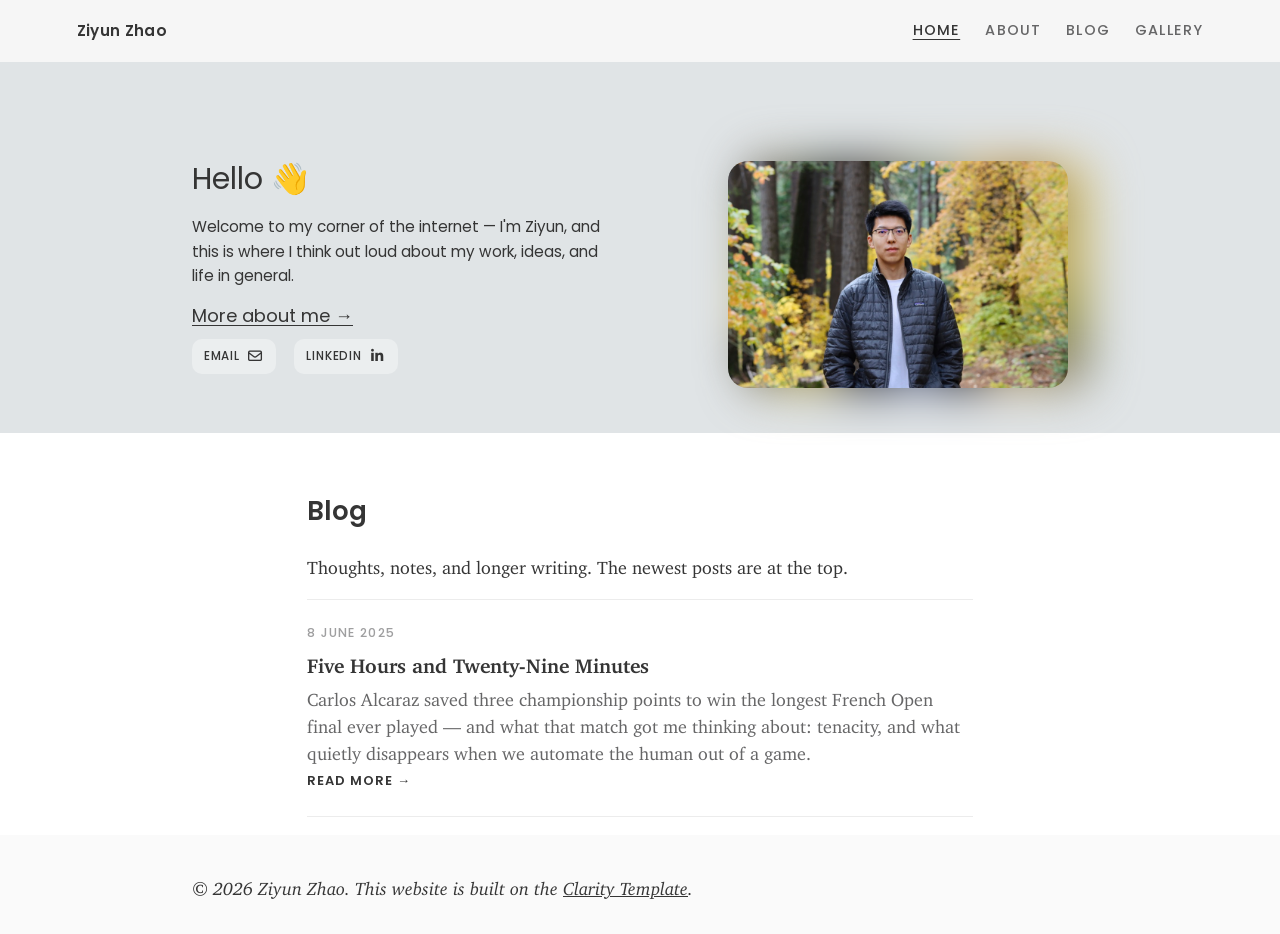
==== index.html @ bc92cb8e "Add first blog post: Five Hours and Twenty-Nine Minutes - New post on the 2025 Roland Garros final (" ====
<!DOCTYPE html>
<html lang="en">
<head>
    <meta charset="UTF-8">
    <meta http-equiv="X-UA-Compatible" content="IE=edge">
    <meta name="viewport" content="width=device-width, initial-scale=1.0">
    <title>Ziyun Zhao</title>
    <meta name="description" content="Personal website and blog of Ziyun Zhao.">
    <meta name="referrer" content="no-referrer-when-downgrade">
    <meta name="robots" content="all">
    <meta content="en_EN" property="og:locale">
    <meta content="website" property="og:type">
    <meta content="Ziyun Zhao" property="og:title">
    <meta content="Personal website and blog of Ziyun Zhao." property="og:description">

    <link rel="stylesheet" type="text/css" media="all" href="assets/stylesheets/main_free.css" />
    <link rel="stylesheet" type="text/css" media="all" href="clarity/clarity.css" />
    <link rel="stylesheet" type="text/css" media="all" href="assets/stylesheets/custom.css" />
    <link href="assets/fontawesome-free-7.2.0-web/css/all.min.css" rel="stylesheet">
</head>

<body>
    <!-- ============================= Top navigation ============================= -->
    <nav class="site-nav">
        <a class="brand" href="index.html">Ziyun Zhao</a>
        <div class="nav-links">
            <a href="index.html" class="active">Home</a>
            <a href="about.html">About</a>
            <a href="#blog">Blog</a>
            <a href="gallery.html">Gallery</a>
        </div>
    </nav>

    <!-- ============================= Hero / Intro ============================= -->
    <div class="container blog" id="first-content" style="background-color: #E0E4E6;">
        <div class="blog-title">
            <div class="blog-intro">
                <div>
                    <h1 class="title">Hello <span class="wave">👋</span></h1>
                    <p class="abstract">
                        Welcome to my corner of the internet — I'm Ziyun, and this is where I think
                        out loud about my work, ideas, and life in general.
                    </p>
                    <p class="author" style="font-style: normal;">
                        <a href="about.html" style="text-decoration: underline; text-underline-offset: 3px;">More about me →</a>
                    </p>

                    <div class="info">
                        <div>
                            <a href="https://mail.google.com/mail/?view=cm&amp;fs=1&amp;to=ziyun.dev@gmail.com" target="_blank" rel="noopener noreferrer" class="button icon" style="background-color: rgba(255, 255, 255, 0.35)">Email <i class="fa-regular fa-envelope"></i></a> &nbsp;&nbsp;
                            <a href="https://www.linkedin.com/in/ziyunzhao" target="_blank" rel="noopener noreferrer" class="button icon" style="background-color: rgba(255, 255, 255, 0.35)">LinkedIn <i class="fa-brands fa-linkedin-in"></i></a>
                        </div>
                    </div>
                </div>
            </div>

            <div class="blog-cover">
                <img class="foreground profile" src="assets/figures/profile.jpg" alt="Ziyun Zhao">
                <img class="background profile" src="assets/figures/profile.jpg" alt="">
            </div>
        </div>
    </div>

    <!-- ============================= Blog list ============================= -->
    <div class="container blog main first" id="blog">
        <h1>Blog</h1>
        <p class="text">
            Thoughts, notes, and longer writing. The newest posts are at the top.
        </p>

        <div class="post-list">
            <!--
              To add a new post:
              1. Copy blog/post-template.html to blog/your-post-name.html and write it.
              2. Duplicate one <a class="post-card"> block below, newest at the TOP,
                 and update the href, date, title, and summary.
            -->
            <a class="post-card" href="blog/five-hours-and-twenty-nine-minutes.html">
                <span class="post-date">8 June 2025</span>
                <h2 class="post-title">Five Hours and Twenty-Nine Minutes</h2>
                <p class="post-summary">
                    Carlos Alcaraz saved three championship points to win the longest French Open
                    final ever played — and what that match got me thinking about: tenacity, and what
                    quietly disappears when we automate the human out of a game.
                </p>
                <span class="read-more">Read more →</span>
            </a>
        </div>
    </div>

    <!-- ============================= Footer ============================= -->
    <footer>
        <div class="container">
            <p>
                © 2026 Ziyun Zhao. This website is built on the
                <a href="https://shikun.io/projects/clarity">Clarity Template</a>.
            </p>
        </div>
    </footer>
</body>
</html>
---- assets/stylesheets/main_free.css ----
@import url("https://fonts.googleapis.com/css2?family=Fira+Code:wght@400;500;600;700&display=swap");
@import url("https://fonts.googleapis.com/css2?family=Poppins:ital,wght@0,100;0,200;0,300;0,400;0,500;0,600;0,700;0,800;0,900;1,100;1,200;1,300;1,400;1,500;1,600;1,700;1,800;1,900&display=swap");
@font-face {
  font-family: "Charter";
  font-style: normal;
  font-weight: normal;
  src: url("../fonts/Charter/charter_regular.woff2") format("woff2");
}
@font-face {
  font-family: "Charter";
  font-style: italic;
  font-weight: normal;
  src: url("../fonts/Charter/charter_italic.woff2") format("woff2");
}
@font-face {
  font-family: "Charter";
  font-style: normal;
  font-weight: bold;
  src: url("../fonts/Charter/charter_bold.woff2") format("woff2");
}
@font-face {
  font-family: "Charter";
  font-style: italic;
  font-weight: bold;
  src: url("../fonts/Charter/charter_bold_italic.woff2") format("woff2");
}
a, abbr, acronym, address, applet, article, aside, audio, b, big, blockquote, body, canvas, caption, center, cite, code, dd, del, details, dfn, div, dl, dt, em, fieldset, figcaption, figure, footer, form, h1, h2, h3, h4, h5, h6, header, hgroup, html, i, iframe, img, ins, kbd, label, legend, li, mark, menu, nav, object, ol, p, pre, q, s, samp, section, small, span, strike, strong, sub, summary, sup, table, tbody, td, tfoot, th, thead, time, tr, tt, u, ul, var, video {
  margin: 0;
  padding: 0;
  border: 0;
  outline: 0;
  font: inherit;
  vertical-align: baseline;
}

article, aside, details, figcaption, figure, footer, header, hgroup, menu, nav, section {
  display: block;
}

body {
  background-color: white;
  display: flex;
  flex-direction: column;
  min-height: 100vh;
}

h1, h2, h3, h4, h5, h6, p, a, code, pre, ol, ul, li {
  color: #353535;
  line-height: 1.6;
  font-weight: 300;
  font-size: 18px;
  font-family: "Poppins", serif;
}

a {
  text-underline-offset: 1px;
  color: inherit;
  font-family: inherit;
  font-size: inherit;
  font-weight: inherit;
}
a:hover {
  color: inherit;
}

b {
  font-weight: 600;
}

em {
  font-style: italic;
}

sub {
  font-weight: inherit;
  font-size: 0.65em;
  position: relative;
  top: 0.3em;
}

sup {
  font-weight: inherit;
  font-size: 0.65em;
  position: relative;
  top: -0.5em;
}

hr {
  border: 0;
  height: 0;
  border-top: 1px solid rgb(0, 0, 0);
  border-bottom: 1px solid rgba(255, 255, 255, 0.1);
}
hr.hard {
  border-top: 1px solid rgba(0, 0, 0, 0.5);
}
hr.soft {
  border-top: 1px solid rgba(0, 0, 0, 0.1);
}

img {
  width: 100%;
  margin: 0 auto;
  display: block;
}

video {
  width: 100%;
  margin: 0 auto;
  display: block;
}

svg {
  width: 100%;
}

.container {
  padding-right: calc(6vw - (100vw - 100%));
  padding-left: 6vw;
  flex: 1;
}

::-moz-selection {
  color: white;
  background: #353535;
}

::selection {
  color: white;
  background: #353535;
}

@media screen and (max-width: 769px) {
  a, p, td, th, tr, code, pre, ol, ul, li, div {
    font-size: 15px;
  }
  h1 {
    font-size: 24px;
    line-height: 1.2;
    padding: 1.5vh 0;
    font-weight: 700;
  }
  h1.title {
    font-weight: 500;
    font-size: 26px;
  }
  h2 {
    line-height: 1.2;
    padding: 1.5vh 0;
    font-weight: 700;
    font-size: 18px;
  }
  h3 {
    font-weight: 700;
    line-height: 1.2;
    padding: 1.5vh 0;
    font-size: 17px;
  }
}
@media screen and (min-width: 769px) {
  .container {
    padding-right: calc(8.5vw - (100vw - 100%));
    padding-left: 8.5vw;
  }
  a, p, td, th, tr, code, pre, ol, ul, li, div {
    font-size: 16px;
  }
  h1 {
    font-size: 24px;
    line-height: 1.2;
    padding: 2vh 0;
    font-weight: 700;
  }
  h1.title {
    padding: 0 0 1vh;
    font-weight: 500;
    font-size: 26px;
  }
  h2 {
    line-height: 1.2;
    padding: 2vh 0;
    font-weight: 700;
    font-size: 18px;
  }
  h3 {
    font-weight: 700;
    line-height: 1.2;
    padding: 2vh 0;
    font-size: 17px;
  }
}
@media screen and (min-width: 992px) {
  .container {
    padding-right: calc(12vw - (100vw - 100%));
    padding-left: 12vw;
  }
  a, p, td, th, tr, code, pre, ol, ul, li, div {
    font-size: 16px;
  }
  h1 {
    font-size: 24px;
    line-height: 1.2;
    padding: 1vh 0;
    font-weight: 700;
  }
  h1.title {
    padding: 0 0 1vh;
    font-weight: 500;
    font-size: 26px;
  }
  h2 {
    line-height: 1.2;
    padding: 1vh 0;
    font-weight: 700;
    font-size: 18px;
  }
  h3 {
    font-weight: 700;
    line-height: 1.2;
    padding: 1vh 0;
    font-size: 17px;
  }
}
@media screen and (min-width: 1200px) {
  .container {
    padding-right: calc(15vw - (100vw - 100%));
    padding-left: 15vw;
  }
  a, p, td, th, tr, code, pre, ol, ul, li, div {
    font-size: 17px;
  }
  h1 {
    font-size: 30px;
    line-height: 1.2;
    padding: 1vh 0;
    font-weight: 700;
  }
  h1.title {
    padding: 0 0 1vh;
    font-weight: 500;
    font-size: 30px;
  }
  h2 {
    line-height: 1.2;
    padding: 1vh 0;
    font-weight: 700;
    font-size: 24px;
  }
  h3 {
    font-weight: 700;
    line-height: 1.2;
    padding: 1vh 0;
    font-size: 18px;
  }
}
@media screen and (min-width: 1600px) {
  .container {
    padding-right: calc(18vw - (100vw - 100%));
    padding-left: 18vw;
  }
  a, p, td, th, tr, code, pre, ol, ul, li, div {
    font-size: 18px;
  }
  h1 {
    font-size: 30px;
    line-height: 1.2;
    padding: 1.75vh 0;
    font-weight: 700;
  }
  h1.title {
    padding: 0 0 1vh;
    font-weight: 500;
    font-size: 36px;
  }
  h2 {
    line-height: 1.2;
    padding: 1.5vh 0;
    font-weight: 700;
    font-size: 24px;
  }
  h3 {
    font-weight: 700;
    line-height: 1.2;
    padding: 1.5vh 0;
    font-size: 18px;
  }
}
@media screen and (min-width: 2000px) {
  .container {
    padding-right: calc(22vw - (100vw - 100%));
    padding-left: 22vw;
  }
  a, p, td, th, tr, code, pre, ol, ul, li, div {
    font-size: 18px;
  }
  h1 {
    font-size: 30px;
    line-height: 1.2;
    padding: 1.75vh 0;
    font-weight: 700;
  }
  h1.title {
    padding: 0 0 1vh;
    font-weight: 500;
    font-size: 36px;
  }
  h2 {
    line-height: 1.2;
    padding: 1.5vh 0;
    font-weight: 700;
    font-size: 24px;
  }
  h3 {
    font-weight: 700;
    line-height: 1.2;
    padding: 1.5vh 0;
    font-size: 18px;
  }
}
@media screen and (min-width: 2400px) {
  .container {
    padding-right: calc(24vw - (100vw - 100%));
    padding-left: 24vw;
  }
  a, p, td, th, tr, code, pre, ol, ul, li, div {
    font-size: 20px;
  }
  h1 {
    font-size: 30px;
    line-height: 1.2;
    padding: 1.75vh 0;
    font-weight: 700;
  }
  h1.title {
    padding: 0 0 1vh;
    font-weight: 500;
    font-size: 36px;
  }
  h2 {
    line-height: 1.2;
    padding: 1.5vh 0;
    font-weight: 700;
    font-size: 24px;
  }
  h3 {
    font-weight: 700;
    line-height: 1.2;
    padding: 1.5vh 0;
    font-size: 20px;
  }
}
@media screen and (min-width: 3200px) {
  .container {
    padding-right: calc(32vw - (100vw - 100%));
    padding-left: 28vw;
  }
}
footer {
  padding: 3vh 0px;
  background-color: #fafafa;
}
footer span {
  padding: 0 1px;
  font-size: 0.85em;
}
footer p {
  font-style: italic;
}

@media screen and (min-width: 992px) {
  footer {
    padding: 3vh 0px;
    background-color: #fafafa;
  }
}
@media screen and (min-width: 1200px) {
  footer {
    padding: 4vh 0px;
    background-color: #fafafa;
  }
}
@media screen and (min-width: 1600px) {
  footer {
    padding: 5vh 0px;
  }
}
/* ======================== Blog ===================== */
div.container.blog#first-content {
  padding-top: 2vh;
  background-color: #f6f6f6;
}
div.container.blog#first-content div.blog-title {
  display: grid;
  grid-template-columns: 1fr;
  grid-row: 50vh;
}
div.container.blog#first-content div.blog-title.white * {
  color: white;
}
div.container.blog#first-content div.blog-title.white *::-moz-selection {
  color: #353535 !important;
  background: white !important;
}
div.container.blog#first-content div.blog-title.white *::selection {
  color: #353535 !important;
  background: white !important;
}
div.container.blog#first-content div.blog-title.white * .link * {
  color: #f4f3ef !important;
}
div.container.blog#first-content div.blog-title.white * .info p {
  color: #f4f3ef !important;
}
div.container.blog#first-content div.blog-title .blog-intro {
  display: flex;
  flex-direction: column;
  justify-content: space-between;
  padding: 2vh 0;
}
div.container.blog#first-content div.blog-title .blog-intro p.author {
  padding: 4px 0;
  font-weight: 500;
  font-style: italic;
  line-height: 1.2;
}
div.container.blog#first-content div.blog-title .blog-intro p.abstract {
  font-family: "Poppins";
  font-weight: 400;
  padding: 1vh 0;
}
div.container.blog#first-content div.blog-title .blog-intro .info p {
  padding: 10px 0 0 0;
  letter-spacing: 1px;
  text-transform: uppercase;
  color: #353535;
  font-weight: 600;
  font-size: 0.95em;
}
div.container.blog#first-content div.blog-title .blog-cover {
  position: relative;
  display: flex;
  align-items: center;
  justify-content: flex-end;
  padding: 2vh 0;
}
div.container.blog#first-content div.blog-title .blog-cover img.foreground {
  position: relative;
  z-index: 2;
  padding: 0 !important;
}
div.container.blog#first-content div.blog-title .blog-cover img.background {
  position: absolute;
  z-index: 1;
  filter: blur(24px);
  padding: 0 !important;
}

div.container.blog p.text {
  padding: 1.5vh 0;
  font-family: "Charter", sans-serif;
}
div.container.blog p.text:last-child {
  padding-bottom: 0;
}
div.container.blog ul, div.container.blog ol {
  font-family: inherit;
  font-style: inherit;
  font-weight: inherit;
  padding: 0;
}
div.container.blog ul li p.text, div.container.blog ol li p.text {
  padding: 0vh 0 1.5vh 0 !important;
}
div.container.blog p.caption {
  padding: 1vh 0;
  font-weight: 500;
  line-height: 1.2;
  font-size: 90%;
}
div.container.blog p.caption b {
  font-weight: 700 !important;
}
div.container.blog p.caption a {
  font-size: inherit;
  color: inherit;
}
div.container.blog p.caption.inline {
  padding: 1.5vh 0 !important;
  font-style: italic;
}
div.container.blog p.caption.inline.center {
  text-align: center;
}
div.container.blog p.caption.comment {
  padding: 0 2vw 1vh;
}
div.container.blog p.caption.selection {
  line-height: 1;
}
div.container.blog img {
  padding-bottom: 1vh;
}
div.container.blog.first {
  margin-top: 1.5vh;
}
div.container.blog.main {
  padding: 0.5vh 6vw;
}
div.container.blog.main.comment .content-comment {
  display: none;
}
div.container.blog.main.inline {
  padding-top: 0;
  padding-bottom: 1vh;
}
div.container.blog.large {
  padding: 0.5vh 6vw;
}
div.container.blog.large.inline {
  padding-top: 0;
  padding-bottom: 1vh;
}
div.container.blog.extra-large {
  padding: 0.5vh 6vw;
}
div.container.blog.extra-large.inline {
  padding-top: 0;
  padding-bottom: 1vh;
}
div.container.blog.extra-extra-large {
  padding: 0.5vh 6vw;
}
div.container.blog.extra-extra-large.inline {
  padding-top: 0;
  padding-bottom: 1vh;
}
div.container.blog.max {
  padding: 0.5vh 0vw;
}
div.container.blog.max.inline {
  padding-top: 0;
  padding-bottom: 1vh;
}
div.container.blog.gray {
  background-color: #f6f6f6;
}
div.container.blog.gray p.caption {
  padding-bottom: 0;
}
div.container.blog.gray-linear {
  background: linear-gradient(to bottom, #f6f6f6 0%, white 10%, white 90%, #f6f6f6 100%);
}
div.container.blog.gray-linear p.caption {
  padding-bottom: 0;
}

@media screen and (min-width: 769px) {
  div.container.blog#first-content {
    padding-top: 3vh;
  }
  div.container.blog#first-content div.blog-title {
    grid-template-columns: 1fr 1fr;
    -moz-column-gap: 2vw;
         column-gap: 2vw;
  }
  div.container.blog#first-content div.blog-title .blog-cover {
    margin: 0 0 0 auto;
    width: 90%;
    padding: 3vh 0;
  }
  div.container.blog#first-content div.blog-title .blog-intro {
    display: flex;
    flex-direction: column;
    justify-content: space-between;
    padding: 3vh 0;
  }
  div.container.blog#first-content div.blog-title.no-cover {
    grid-template-columns: 1fr;
  }
  div.container.blog#first-content div.blog-title.no-cover .blog-intro {
    padding: 6vh 6vw;
  }
  div.container.blog#first-content div.blog-title.no-cover h1 {
    padding: 0 2%;
    text-align: center;
  }
  div.container.blog#first-content div.blog-title.no-cover p.author {
    padding: 10px 2%;
    text-align: center;
  }
  div.container.blog#first-content div.blog-title.no-cover .info {
    display: flex;
    justify-content: space-around;
  }
  div.container.blog.first {
    margin-top: 2vh;
  }
  div.container.blog.main {
    padding: 1vh 15vw;
  }
  div.container.blog.main.comment {
    padding-left: 15vw;
    padding-right: 0vw;
    display: grid;
    grid-template-columns: 70vw 13vw;
  }
  div.container.blog.main.comment .content-comment {
    display: none;
  }
  div.container.blog.large {
    padding: 1vh 10vw;
  }
  div.container.blog.extra-large {
    padding: 1vh 8vw;
  }
  div.container.blog.extra-extra-large {
    padding: 1vh 8vw;
  }
}
@media screen and (min-width: 992px) {
  div.container.blog#first-content {
    padding-top: 4vh;
  }
  div.container.blog#first-content div.blog-title {
    grid-template-columns: 1fr 1fr;
    grid-row: 75vh;
    -moz-column-gap: 3vw;
         column-gap: 3vw;
  }
  div.container.blog#first-content div.blog-title .blog-intro {
    display: flex;
    flex-direction: column;
    justify-content: space-between;
    padding: 3vh 0;
  }
  div.container.blog#first-content div.blog-title.no-cover {
    grid-template-columns: 1fr;
  }
  div.container.blog#first-content div.blog-title.no-cover .blog-intro {
    padding: 6vh 7.5vw;
  }
  div.container.blog#first-content div.blog-title .blog-cover {
    padding: 3vh 0;
  }
  div.container.blog.first {
    margin-top: 3vh;
  }
  div.container.blog.main {
    padding: 1.5vh 20vw;
  }
  div.container.blog.main.comment {
    padding-left: 20vw;
    padding-right: 0vw;
    display: grid;
    grid-template-columns: 60vw 18vw;
  }
  div.container.blog.main.comment .content-comment {
    display: none;
  }
  div.container.blog.large {
    padding: 1.5vh 15vw;
  }
  div.container.blog.extra-large {
    padding: 1.5vh 8.5vw;
  }
  div.container.blog.extra-extra-large {
    padding: 1.5vh 8.5vw;
  }
}
@media screen and (min-width: 1200px) {
  div.container.blog#first-content {
    padding-top: 6vh;
  }
  div.container.blog#first-content div.blog-title {
    grid-template-columns: 1fr 1fr;
    grid-row: 75vh;
    -moz-column-gap: 4vw;
         column-gap: 4vw;
  }
  div.container.blog#first-content div.blog-title .blog-intro {
    padding: 5vh 0;
  }
  div.container.blog#first-content div.blog-title .blog-intro p {
    padding: 1.5vh 0;
  }
  div.container.blog#first-content div.blog-title.no-cover {
    grid-template-columns: 1fr;
  }
  div.container.blog#first-content div.blog-title.no-cover .blog-intro {
    padding: 6vh 9vw;
  }
  div.container.blog#first-content div.blog-title .blog-cover {
    padding: 5vh 0;
  }
  div.container.blog.first {
    margin-top: 4vh;
  }
  div.container.blog.main {
    padding: 2vh 24vw;
  }
  div.container.blog.main.comment {
    padding-left: 24vw;
    padding-right: 0vw;
    display: grid;
    grid-template-columns: 60vw 18vw;
  }
  div.container.blog.main.comment .content-comment {
    display: block;
  }
  div.container.blog.large {
    padding: 2vh 16vw;
  }
  div.container.blog.extra-large {
    padding: 2vh 12vw;
  }
  div.container.blog.extra-extra-large {
    padding: 2vh 12vw;
  }
}
@media screen and (min-width: 1600px) {
  div.container.blog#first-content div.blog-title {
    grid-template-columns: 1fr 1fr;
    grid-row: 75vh;
    -moz-column-gap: 4vw;
         column-gap: 4vw;
  }
  div.container.blog#first-content div.blog-title .blog-intro {
    padding: 5vh 0;
  }
  div.container.blog#first-content div.blog-title .blog-intro p {
    padding: 1.5vh 0;
  }
  div.container.blog#first-content div.blog-title.no-cover {
    grid-template-columns: 1fr;
  }
  div.container.blog#first-content div.blog-title.no-cover .blog-intro {
    padding: 6vh 9vw;
  }
  div.container.blog#first-content div.blog-title .blog-cover {
    padding: 5vh 0;
  }
  div.container.blog.first {
    margin-top: 5vh;
  }
  div.container.blog.main {
    padding: 2vh 27vw;
  }
  div.container.blog.main.comment {
    padding-left: 27vw;
    padding-right: 0vw;
    display: grid;
    grid-template-columns: 50vw 23vw;
  }
  div.container.blog.large {
    padding: 2vh 22vw;
  }
  div.container.blog.extra-large {
    padding: 2vh 18vw;
  }
  div.container.blog.extra-extra-large {
    padding: 2vh 14vw;
  }
}
@media screen and (min-width: 2000px) {
  div.container.blog#first-content div.blog-title {
    grid-template-columns: 1fr 1fr;
    grid-row: 65vh;
    -moz-column-gap: 5vw;
         column-gap: 5vw;
  }
  div.container.blog#first-content div.blog-title .blog-intro {
    padding: 5vh 0;
  }
  div.container.blog#first-content div.blog-title .blog-intro p {
    padding: 1.5vh 0;
  }
  div.container.blog#first-content div.blog-title.no-cover {
    grid-template-columns: 1fr;
  }
  div.container.blog#first-content div.blog-title.no-cover .blog-intro {
    padding: 6vh 8vw;
  }
  div.container.blog#first-content div.blog-title .blog-cover {
    padding: 5vh 0;
  }
  div.container.blog.first {
    margin-top: 5vh;
  }
  div.container.blog.main {
    padding: 2vh 30vw;
  }
  div.container.blog.main.comment {
    padding-left: 30vw;
    padding-right: 0vw;
    display: grid;
    grid-template-columns: 50vw 23vw;
  }
  div.container.blog.large {
    padding: 2vh 26vw;
  }
  div.container.blog.extra-large {
    padding: 2vh 22vw;
  }
  div.container.blog.extra-extra-large {
    padding: 2vh 16vw;
  }
}
@media screen and (min-width: 2400px) {
  div.container.blog#first-content div.blog-title {
    grid-template-columns: 1fr 1fr;
    grid-row: 65vh;
    -moz-column-gap: 6vw;
         column-gap: 6vw;
  }
  div.container.blog#first-content div.blog-title .blog-intro {
    padding: 5vh 0;
  }
  div.container.blog#first-content div.blog-title .blog-intro p {
    padding: 1.5vh 0;
  }
  div.container.blog#first-content div.blog-title.no-cover {
    grid-template-columns: 1fr;
  }
  div.container.blog#first-content div.blog-title.no-cover .blog-intro {
    padding: 6vh 8vw;
  }
  div.container.blog#first-content div.blog-title .blog-cover {
    padding: 5vh 0;
  }
  div.container.blog.first {
    margin-top: 5vh;
  }
  div.container.blog.main {
    padding: 2vh 32vw;
  }
  div.container.blog.main.comment {
    padding-left: 32vw;
    padding-right: 0vw;
    display: grid;
    grid-template-columns: 50vw 23vw;
  }
  div.container.blog.large {
    padding: 2vh 28vw;
  }
  div.container.blog.extra-large {
    padding: 2vh 24vw;
  }
  div.container.blog.extra-extra-large {
    padding: 2vh 18vw;
  }
}
@media screen and (min-width: 3200px) {
  div.container.blog#first-content div.blog-title {
    grid-template-columns: 1fr 1fr;
    grid-row: 75vh;
    -moz-column-gap: 7vw;
         column-gap: 7vw;
  }
  div.container.blog#first-content div.blog-title .blog-intro {
    padding: 5vh 0;
  }
  div.container.blog#first-content div.blog-title .blog-intro p {
    padding: 1.5vh 0;
  }
  div.container.blog#first-content div.blog-title.no-cover {
    grid-template-columns: 1fr;
  }
  div.container.blog#first-content div.blog-title.no-cover .blog-intro {
    padding: 6vh 10vw;
  }
  div.container.blog#first-content div.blog-title .blog-cover {
    padding: 5vh 0;
  }
  div.container.blog.first {
    margin-top: 5vh;
  }
  div.container.blog.main {
    padding: 2vh 38vw;
  }
  div.container.blog.main.comment {
    padding-left: 38vw;
    padding-right: 0vw;
    display: grid;
    grid-template-columns: 50vw 23vw;
  }
  div.container.blog.large {
    padding: 2vh 32vw;
  }
  div.container.blog.extra-large {
    padding: 2vh 28vw;
  }
  div.container.blog.extra-extra-large {
    padding: 2vh 22vw;
  }
}
/* ======================== Button ===================== */
input[type=submit], input[type=reset], input[type=button],
button, .button {
  background-color: #ececec;
  border-radius: 10px;
  padding: 0.75em 1em;
  margin-bottom: 10px;
  color: #353535;
  cursor: pointer;
  display: inline-flex;
  align-items: center;
  justify-content: center;
  font-size: 0.7em;
  font-weight: 700;
  font-family: "Poppins", sans-serif;
  letter-spacing: 0.075em;
  text-decoration: none;
  text-transform: uppercase;
  -webkit-user-select: none;
     -moz-user-select: none;
          user-select: none;
}
input[type=submit]:hover, input[type=reset]:hover, input[type=button]:hover,
button:hover, .button:hover {
  background-color: #ececec;
  opacity: 0.8;
  color: #353535;
}
input[type=submit]:active, input[type=reset]:active, input[type=button]:active,
button:active, .button:active {
  opacity: 0.5;
  background-color: #ececec;
  color: #353535;
}
input[type=submit].icon i, input[type=reset].icon i, input[type=button].icon i,
button.icon i, .button.icon i {
  font-size: 1.2em;
  padding-left: 0.5em;
  padding-bottom: 1px;
}
input[type=submit].project, input[type=reset].project, input[type=button].project,
button.project, .button.project {
  text-transform: none;
  letter-spacing: 0;
  font-weight: 600;
  height: 0.75em;
  padding: 0.6em;
  font-size: 1em;
  color: #353535;
}
input[type=submit].project.white, input[type=reset].project.white, input[type=button].project.white,
button.project.white, .button.project.white {
  color: #f4f3ef;
}

@media screen and (max-width: 992px) {
  input[type=submit], input[type=reset], input[type=button],
  button, .button {
    font-size: 0.6em;
  }
  input[type=submit].icon i, input[type=reset].icon i, input[type=button].icon i,
  button.icon i, .button.icon i {
    font-size: 1.2em;
  }
}
/* ======================== Slide Menu ===================== */
.slide-menu {
  display: table;
  margin: 0 auto;
  padding-bottom: 2vh;
}
.slide-menu .dots {
  margin-bottom: -10px;
  -webkit-user-select: none;
     -moz-user-select: none;
          user-select: none;
}
.slide-menu .dots .dot {
  position: relative;
  -webkit-appearance: none;
     -moz-appearance: none;
          appearance: none;
  display: inline-block;
  background-color: #c6c6c6;
  cursor: pointer;
  width: 10px;
  height: 10px;
  border-radius: 50%;
  margin: 15px;
  transition: all 0.2s ease-in-out;
}
.slide-menu .dots .dot:after {
  content: "";
  position: absolute;
  left: -15px;
  top: -15px;
  width: 40px;
  height: 40px;
  border-radius: 50%;
}
.slide-menu .dots .dot:hover {
  transform: scale(1.4);
}
.slide-menu .dots .dot.active {
  background-color: #E2a3a3;
  transform: scale(1.4);
}

/* ======================== Table ===================== */
.table-wrapper {
  overflow: scroll;
  scrollbar-width: none; /* Firefox */
  -ms-overflow-style: none; /* Internet Explorer 10+ */
  padding-bottom: 1vh;
}

.table-wrapper::-webkit-scrollbar { /* WebKit */
  width: 0;
  height: 0;
}

table {
  margin: 0.5vh 0;
  width: 100%;
  font-family: "Poppins", sans-serif;
}
table a {
  font-size: inherit;
}
table th, table td {
  font-size: 85%;
}
table th b, table td b {
  font-weight: 900;
}
table thead {
  font-weight: 700;
}
table tbody tr {
  border: solid 1px #404041;
  border-left: 0;
  border-right: 0;
}
table tbody tr:nth-child(2n+1) {
  background-color: #ececec;
}
table tbody tr:first-child {
  border-top: solid 2px white;
}
table tbody tr:last-child {
  border-bottom: solid 2px white;
}
table tbody tr td.gray {
  background-color: #ececec !important;
}
table tbody tr td.nogray {
  background-color: #f6f6f6 !important;
}
table tbody.center td {
  text-align: center;
}
table thead.center th {
  text-align: center;
}
table td {
  color: #353535;
  padding: 0.5em 0.5em;
}
table th {
  color: #666667;
  padding: 0 0.5em 0.25em 0.5em;
  text-align: left;
}
table tfoot {
  border-top: solid 2px white;
}
table.alt {
  border-collapse: separate;
}
table.alt tbody tr td {
  border: solid 1px white;
  border-left-width: 0;
  border-top-width: 0;
}
table.alt tbody tr td:first-child {
  border-left-width: 1px;
}
table.alt tbody tr:first-child td {
  border-top-width: 1px;
}
table.alt thead {
  border-bottom: 0;
}
table.alt tfoot {
  border-top: 0;
}

/* ======================== Code ===================== */
code {
  background-color: rgba(230, 235, 237, 0.25);
  border-radius: 10px;
  border: solid 1px #c6c6c6;
  font-family: "Fira Code", monospace;
  margin: 0 0.25em;
  padding: 0.25em 0.65em;
  color: #666667;
  font-size: 75% !important;
}

pre {
  font-family: "Fira Code", monospace;
  position: relative;
}

pre code {
  background-color: #fafafa !important;
  display: block;
  padding: 1.5vh 1.5vw !important;
  overflow-x: auto;
}

.code-copy-btn {
  position: absolute;
  top: 10px;
  right: 12px;
  background-color: #ececec;
  border-radius: 8px;
  padding: 0.75em 0.5em;
  color: #353535;
  cursor: pointer;
  display: inline-flex;
  align-items: center;
  justify-content: center;
  font-size: 0.7em;
  font-weight: 700;
  font-family: "Poppins", sans-serif;
  letter-spacing: 0.075em;
  text-decoration: none;
  text-transform: uppercase;
  -webkit-user-select: none;
     -moz-user-select: none;
          user-select: none;
  border: none;
  z-index: 10;
  gap: 0;
}
.code-copy-btn:hover {
  background-color: #ececec;
  opacity: 0.8;
  color: #353535;
}
.code-copy-btn:active {
  opacity: 0.5;
  background-color: #ececec;
  color: #353535;
}
.code-copy-btn.copied {
  padding: 0.75em 0.7em;
}
.code-copy-btn.copied .copy-text {
  max-width: 6em;
  opacity: 1;
  margin-left: 0.35em;
}
.code-copy-btn.copied i {
  padding-right: 0em;
  padding-left: 0em;
}
.code-copy-btn i {
  font-size: 1em;
  padding: 0 0.3em 1px 0.3em;
  display: inline-block;
  line-height: 1;
}
.code-copy-btn .copy-text {
  display: inline-block;
  max-width: 0;
  opacity: 0;
  overflow: hidden;
  white-space: nowrap;
  margin-left: 0;
  font-size: 0.9em;
  font-weight: 500;
  line-height: 1;
  text-indent: 0;
  transition: max-width 0.4s ease, opacity 0.4s ease, margin-left 0.4s ease;
}

/* ======================== Selection ===================== */
select {
  border-color: transparent;
  border-radius: 5px;
  padding: 5px 3px;
  background-color: #ececec;
  display: inline;
  line-height: inherit;
  font-size: inherit;
  font-style: inherit;
  font-weight: inherit;
  font-family: inherit;
  color: inherit;
  border: 0;
  outline: none;
  margin: inherit;
  height: 30px;
  text-underline-offset: 1px;
  width: inherit;
}
select option {
  white-space: nowrap;
  overflow: hidden;
}
select:hover {
  cursor: pointer;
}
select:after {
  content: "";
  position: absolute;
  right: 10px;
  top: 3px;
  width: 0;
  height: 0;
  border-left: 10px solid transparent;
  border-right: 10px solid transparent;
  border-top: 10px solid #333;
}

/* ======================== Slider Display ===================== */
.slider-container {
  box-shadow: none;
  outline: none;
  --divider-width: 1px;
  --divider-color: #000;
  --default-handle-width: clamp(10px, 5vw, 40px);
  --default-handle-color: #000;
}
.slider-container.white {
  --divider-color: #fff;
  --default-handle-color: #fff;
}
.slider-container img {
  padding: 0 !important;
}

.before, .after {
  margin: 0;
}

.before figcaption {
  left: 8px;
}

.after figcaption {
  right: 8px;
}

.before figcaption,
.after figcaption {
  font-size: 90%;
  font-family: "Poppins";
  background: transparent;
  color: #353535;
  padding: 8px;
  position: absolute;
  top: 99%;
  transform: translateY(-100%);
  line-height: 100%;
}
.before figcaption.white,
.after figcaption.white {
  color: #f4f3ef;
}

/* ======================== Video Control ===================== */
.video-control {
  display: flex;
  justify-content: center;
  padding: 5px 0;
  gap: 10px;
}

.video-speed {
  opacity: 0;
}
.video-speed.fade-in-out {
  animation: fadeInOut 1.4s linear forwards;
}

.video-caption {
  padding-top: 20px;
  display: flex;
  justify-content: space-between;
}

@keyframes fadeInOut {
  0% {
    opacity: 0;
  }
  50% {
    opacity: 1;
  }
  100% {
    opacity: 0;
  }
}
/* ======================== Slide Show Control ===================== */
.slideshow .navigation {
  display: flex;
  justify-content: center;
  padding: 20px 0;
  gap: 10px;
}

.slideshow .slider {
  position: relative;
  width: 100%;
  height: 440px;
  padding-bottom: 20px;
  overflow: hidden;
}
.slideshow .slider:hover {
  cursor: pointer;
}
.slideshow .slider .slider-item {
  width: 400px;
  height: auto;
  position: absolute;
  top: 0;
  left: 0;
  transition-timing-function: cubic-bezier(0.4, 0, 0.2, 1);
  overflow: hidden;
  padding-left: 40px;
}
.slideshow .slider .slider-item video {
  display: block;
  padding-bottom: 40px;
}

h1, h2, h3, h4, h5, h6, p, a, code, pre, ol, ul, li {
  line-height: 1.5;
}

@media screen and (max-width: 769px) {
  a, p, td, th, tr, code, pre, ol, ul, li, div {
    font-size: 15px;
  }
  h1 {
    font-size: 24px;
    line-height: 1.2;
    padding: 1.5vh 0;
    font-weight: 600;
  }
  h1.title {
    font-weight: 400;
    letter-spacing: 0px;
    font-size: 26px;
  }
  h2 {
    line-height: 1.2;
    padding: 1.5vh 0;
    font-weight: 600;
    font-size: 18px;
  }
  h3 {
    font-weight: 600;
    line-height: 1.2;
    padding: 1.5vh 0;
    font-size: 17px;
  }
}
@media screen and (min-width: 769px) {
  .container {
    padding-right: calc(8.5vw - (100vw - 100%));
    padding-left: 8.5vw;
  }
  a, p, td, th, tr, code, pre, ol, ul, li, div {
    font-size: 16px;
  }
  h1 {
    font-size: 24px;
    line-height: 1.2;
    padding: 2vh 0;
    font-weight: 600;
  }
  h1.title {
    padding: 0 0 1vh;
    font-weight: 400;
    letter-spacing: 0px;
    font-size: 26px;
  }
  h2 {
    line-height: 1.2;
    padding: 2vh 0;
    font-weight: 600;
    font-size: 18px;
  }
  h3 {
    font-weight: 600;
    line-height: 1.2;
    padding: 2vh 0;
    font-size: 17px;
  }
}
@media screen and (min-width: 992px) {
  .container {
    padding-right: calc(12vw - (100vw - 100%));
    padding-left: 12vw;
  }
  a, p, td, th, tr, code, pre, ol, ul, li, div {
    font-size: 17px;
  }
  h1 {
    font-size: 24px;
    line-height: 1.2;
    padding: 1vh 0;
  }
  h1.title {
    padding: 0 0 1vh;
    font-size: 26px;
  }
  h2 {
    padding: 1vh 0;
    font-size: 18px;
  }
  h3 {
    padding: 1vh 0;
    font-size: 17px;
  }
}
@media screen and (min-width: 1200px) {
  .container {
    padding-right: calc(15vw - (100vw - 100%));
    padding-left: 15vw;
  }
  a, p, td, th, tr, code, pre, ol, ul, li, div {
    font-size: 18px;
  }
  h1 {
    font-size: 26px;
    line-height: 1.2;
    padding: 1vh 0;
  }
  h1.title {
    padding: 0 0 1vh;
    font-size: 30px;
  }
  h2 {
    padding: 1vh 0;
    font-size: 20px;
  }
  h3 {
    padding: 1vh 0;
    font-size: 18px;
  }
}
@media screen and (min-width: 1600px) {
  .container {
    padding-right: calc(18vw - (100vw - 100%));
    padding-left: 18vw;
  }
  a, p, td, th, tr, code, pre, ol, ul, li, div {
    font-size: 20px;
  }
  h1 {
    font-size: 30px;
    line-height: 1.2;
    padding: 1.75vh 0;
  }
  h1.title {
    padding: 0 0 1vh;
    font-size: 36px;
  }
  h2 {
    padding: 1.5vh 0;
    font-size: 22px;
  }
  h3 {
    padding: 1.5vh 0;
    font-size: 20px;
  }
}
@media screen and (min-width: 2000px) {
  .container {
    padding-right: calc(22vw - (100vw - 100%));
    padding-left: 22vw;
  }
  a, p, td, th, tr, code, pre, ol, ul, li, div {
    font-size: 20px;
  }
  h1 {
    font-size: 30px;
    line-height: 1.2;
    padding: 1.75vh 0;
  }
  h1.title {
    padding: 0 0 1vh;
    font-size: 36px;
  }
  h2 {
    padding: 1.5vh 0;
    font-size: 24px;
  }
  h3 {
    padding: 1.5vh 0;
    font-size: 18px;
  }
}
@media screen and (min-width: 2400px) {
  .container {
    padding-right: calc(24vw - (100vw - 100%));
    padding-left: 24vw;
  }
  a, p, td, th, tr, code, pre, ol, ul, li, div {
    font-size: 22px;
  }
  h1 {
    font-size: 30px;
    line-height: 1.2;
    padding: 1.75vh 0;
  }
  h1.title {
    padding: 0 0 1vh;
    font-size: 36px;
  }
  h2 {
    padding: 1.5vh 0;
    font-size: 24px;
  }
  h3 {
    padding: 1.5vh 0;
    font-size: 20px;
  }
}
@media screen and (min-width: 3200px) {
  .container {
    padding-right: calc(32vw - (100vw - 100%));
    padding-left: 28vw;
  }
}
footer p {
  font-family: "Charter";
}

/* ======================== Blog ===================== */
div.container.blog#first-content div.blog-title .blog-intro p.author {
  padding: 4px 0 10px;
  font-family: "Poppins";
  font-style: italic;
  font-weight: 400;
  line-height: 1.2;
  font-size: 85%;
}
div.container.blog#first-content div.blog-title .blog-intro p.abstract {
  font-family: "Poppins";
  font-weight: 400;
  padding: 1vh 0;
  font-size: 85%;
  line-height: 1.6;
}
div.container.blog#first-content div.blog-title .blog-intro .info p {
  text-transform: uppercase;
  color: #353535;
  font-weight: 500;
  font-size: 85%;
}

div.container.blog p.text {
  padding: 1.5vh 0;
  font-family: "Charter", sans-serif;
}
div.container.blog p.text:last-child {
  padding-bottom: 0;
}
div.container.blog ul li p.text, div.container.blog ol li p.text {
  padding: 0vh 0 1vh 0 !important;
}
div.container.blog p.caption {
  padding: 1vh 0;
  font-weight: 400;
  line-height: 1.2;
  letter-spacing: 0px;
  font-size: 70%;
}
div.container.blog p.caption b {
  font-weight: 600 !important;
}

/* ======================== Button ===================== */
input[type=submit], input[type=reset], input[type=button],
button, .button {
  font-size: 0.65em;
  font-weight: 500;
}

/* ======================== Table ===================== */
table th b, table td b {
  font-weight: 500;
}
table thead {
  font-weight: 500;
}

/* ======================== Selection ===================== */
select {
  padding: 2px 2px;
}

/* ======================== Slider Display ===================== */
.before figcaption,
.after figcaption {
  font-size: 70%;
}/*# sourceMappingURL=main_free.css.map */
---- clarity/clarity.css ----
@import url("https://fonts.googleapis.com/css2?family=Fira+Code:wght@400;500;600;700&display=swap");
@import url("https://fonts.googleapis.com/css2?family=Poppins:ital,wght@0,100;0,200;0,300;0,400;0,500;0,600;0,700;0,800;0,900;1,100;1,200;1,300;1,400;1,500;1,600;1,700;1,800;1,900&display=swap");
@font-face {
  font-family: "Charter";
  font-style: normal;
  font-weight: normal;
  src: url("../fonts/Charter/charter_regular.woff2") format("woff2");
}
@font-face {
  font-family: "Charter";
  font-style: italic;
  font-weight: normal;
  src: url("../fonts/Charter/charter_italic.woff2") format("woff2");
}
@font-face {
  font-family: "Charter";
  font-style: normal;
  font-weight: bold;
  src: url("../fonts/Charter/charter_bold.woff2") format("woff2");
}
@font-face {
  font-family: "Charter";
  font-style: italic;
  font-weight: bold;
  src: url("../fonts/Charter/charter_bold_italic.woff2") format("woff2");
}
.columns-12 {
  display: grid;
  -moz-column-gap: 2vw;
       column-gap: 2vw;
  grid-template-columns: repeat(12, 1fr);
}

.columns-10 {
  display: grid;
  -moz-column-gap: 2vw;
       column-gap: 2vw;
  grid-template-columns: repeat(10, 1fr);
}

.columns-8 {
  display: grid;
  -moz-column-gap: 2vw;
       column-gap: 2vw;
  grid-template-columns: repeat(8, 1fr);
}

.columns-6 {
  display: grid;
  -moz-column-gap: 2vw;
       column-gap: 2vw;
  grid-template-columns: repeat(6, 1fr);
}

.columns-5 {
  display: grid;
  -moz-column-gap: 2vw;
       column-gap: 2vw;
  grid-template-columns: repeat(5, 1fr);
}

.columns-4 {
  display: grid;
  -moz-column-gap: 2vw;
       column-gap: 2vw;
  grid-template-columns: repeat(4, 1fr);
}

.columns-3 {
  display: grid;
  -moz-column-gap: 2vw;
       column-gap: 2vw;
  grid-template-columns: repeat(3, 1fr);
}

.columns-2 {
  display: grid;
  -moz-column-gap: 2vw;
       column-gap: 2vw;
  grid-template-columns: repeat(2, 1fr);
}

@media screen and (max-width: 992px) {
  .columns-12 {
    display: grid;
    -moz-column-gap: 2vw;
         column-gap: 2vw;
    grid-template-columns: repeat(6, 1fr);
  }
  .columns-10 {
    display: grid;
    -moz-column-gap: 2vw;
         column-gap: 2vw;
    grid-template-columns: repeat(5, 1fr);
  }
  .columns-8 {
    display: grid;
    -moz-column-gap: 2vw;
         column-gap: 2vw;
    grid-template-columns: repeat(4, 1fr);
  }
  .columns-6 {
    display: grid;
    -moz-column-gap: 2vw;
         column-gap: 2vw;
    grid-template-columns: repeat(3, 1fr);
  }
  .columns-5 {
    display: grid;
    -moz-column-gap: 2vw;
         column-gap: 2vw;
    grid-template-columns: repeat(3, 1fr);
  }
}
@media screen and (max-width: 769px) {
  .columns-12 {
    display: grid;
    -moz-column-gap: 2vw;
         column-gap: 2vw;
    grid-template-columns: repeat(3, 1fr);
  }
  .columns-2 {
    display: grid;
    -moz-column-gap: 2vw;
         column-gap: 2vw;
    grid-template-columns: repeat(1, 1fr);
  }
}/*# sourceMappingURL=clarity.css.map */
---- assets/stylesheets/custom.css ----
/* ==========================================================================
   Custom styles for Ziyun Zhao's personal site.
   These sit on top of the Clarity template (main_free.css + clarity.css)
   and only add the few pieces the template doesn't ship with:
   a home hero profile photo, a simple top nav, and a blog post list.
   Palette matches the template: gray-5 #f6f6f6, gray-10 #ececec,
   gray-30 #c6c6c6, gray-50 #9f9fa0, gray-80 #666667, black #353535.
   ========================================================================== */

/* ---------- Home hero profile photo ---------- */
#first-content .blog-cover img.profile {
    border-radius: 20px;
    max-width: 340px;
    width: 100%;
    object-fit: cover;
}

/* Waving hand emoji shouldn't inherit the serif title weight oddly */
h1.title .wave {
    display: inline-block;
    transform-origin: 70% 70%;
    animation: wave 2.4s ease-in-out 1;
}
@keyframes wave {
    0%, 60%, 100% { transform: rotate(0deg); }
    10%, 30% { transform: rotate(14deg); }
    20%, 40% { transform: rotate(-8deg); }
}

/* ---------- Simple top navigation bar ---------- */
.site-nav {
    display: flex;
    align-items: center;
    justify-content: space-between;
    gap: 1em;
    padding: 2.2vh 6vw;
    background-color: #f6f6f6;
    font-family: 'Poppins', sans-serif;
}
.site-nav .brand {
    font-weight: 600;
    font-size: 0.95em;
    text-decoration: none;
    color: #353535;
    letter-spacing: 0.02em;
}
.site-nav .nav-links {
    display: flex;
    gap: 1.4em;
}
.site-nav .nav-links a {
    font-size: 0.8em;
    font-weight: 500;
    text-transform: uppercase;
    letter-spacing: 0.08em;
    text-decoration: none;
    color: #666667;
    transition: color 0.15s ease;
}
.site-nav .nav-links a:hover,
.site-nav .nav-links a.active {
    color: #353535;
    text-decoration: underline;
    text-underline-offset: 4px;
}

/* ---------- Blog post list (home + blog index) ---------- */
.post-list {
    display: flex;
    flex-direction: column;
    margin-top: 1vh;
}
.post-card {
    display: block;
    text-decoration: none;
    padding: 2.6vh 0;
    border-bottom: 1px solid #ececec;
}
.post-list .post-card:first-child {
    border-top: 1px solid #ececec;
}
.post-card .post-date {
    display: block;
    font-family: 'Poppins', sans-serif;
    font-size: 0.7em;
    font-weight: 500;
    text-transform: uppercase;
    letter-spacing: 0.1em;
    color: #9f9fa0;
    margin-bottom: 0.4em;
}
.post-card .post-title {
    font-family: 'Charter', serif;
    font-weight: 600;
    color: #353535;
    padding: 0.2vh 0;
    transition: color 0.15s ease;
}
.post-card .post-summary {
    font-family: 'Charter', serif;
    font-weight: 400;
    color: #666667;
    padding-top: 0.4em;
    line-height: 1.5;
}
.post-card .read-more {
    display: inline-block;
    margin-top: 0.6em;
    font-family: 'Poppins', sans-serif;
    font-size: 0.72em;
    font-weight: 600;
    text-transform: uppercase;
    letter-spacing: 0.08em;
    color: #353535;
}
.post-card:hover .post-title {
    text-decoration: underline;
    text-underline-offset: 3px;
}
.post-card:hover .read-more {
    text-decoration: underline;
    text-underline-offset: 3px;
}

/* Tag chips (optional, used on posts) */
.tag {
    display: inline-block;
    font-family: 'Poppins', sans-serif;
    font-size: 0.68em;
    font-weight: 500;
    text-transform: uppercase;
    letter-spacing: 0.06em;
    color: #666667;
    background-color: #ececec;
    border-radius: 8px;
    padding: 0.3em 0.7em;
    margin: 0.2em 0.3em 0.2em 0;
}

/* Post meta line (date · reading time) on a post page */
.post-meta {
    font-family: 'Poppins', sans-serif !important;
    font-style: normal !important;
    font-size: 0.8em;
    color: #9f9fa0;
    letter-spacing: 0.02em;
}

/* ---------- Gallery (masonry grid) ---------- */
.gallery {
    columns: 3 240px;      /* as many ~240px+ columns as fit; auto-responsive */
    column-gap: 14px;
    margin-top: 1vh;
}
.gallery figure {
    break-inside: avoid;
    margin: 0 0 14px;
    cursor: zoom-in;
    border-radius: 12px;
    overflow: hidden;
    background-color: #ececec;
}
.gallery figure img {
    width: 100%;
    display: block;
    margin: 0;
    padding: 0 !important;
    transition: transform 0.35s ease, filter 0.35s ease;
}
.gallery figure:hover img {
    transform: scale(1.04);
    filter: brightness(0.95);
}
.gallery figcaption {
    font-family: 'Poppins', sans-serif;
    font-size: 0.72em;
    color: #666667;
    padding: 0.6em 0.2em 0.2em;
    text-align: center;
}

/* ---------- Lightbox (click a photo to enlarge) ---------- */
.lightbox {
    position: fixed;
    inset: 0;
    z-index: 2000;
    background: rgba(0, 0, 0, 0.9);
    display: none;
    align-items: center;
    justify-content: center;
    padding: 5vh 5vw;
    cursor: zoom-out;
}
.lightbox.open { display: flex; }
.lightbox img {
    max-width: 100%;
    max-height: 100%;
    width: auto;
    margin: 0;
    padding: 0;
    border-radius: 6px;
    box-shadow: 0 10px 50px rgba(0, 0, 0, 0.5);
}
.lightbox .lightbox-close {
    position: absolute;
    top: 16px;
    right: 26px;
    color: #fff;
    font-size: 30px;
    line-height: 1;
    cursor: pointer;
    font-family: 'Poppins', sans-serif;
    user-select: none;
}
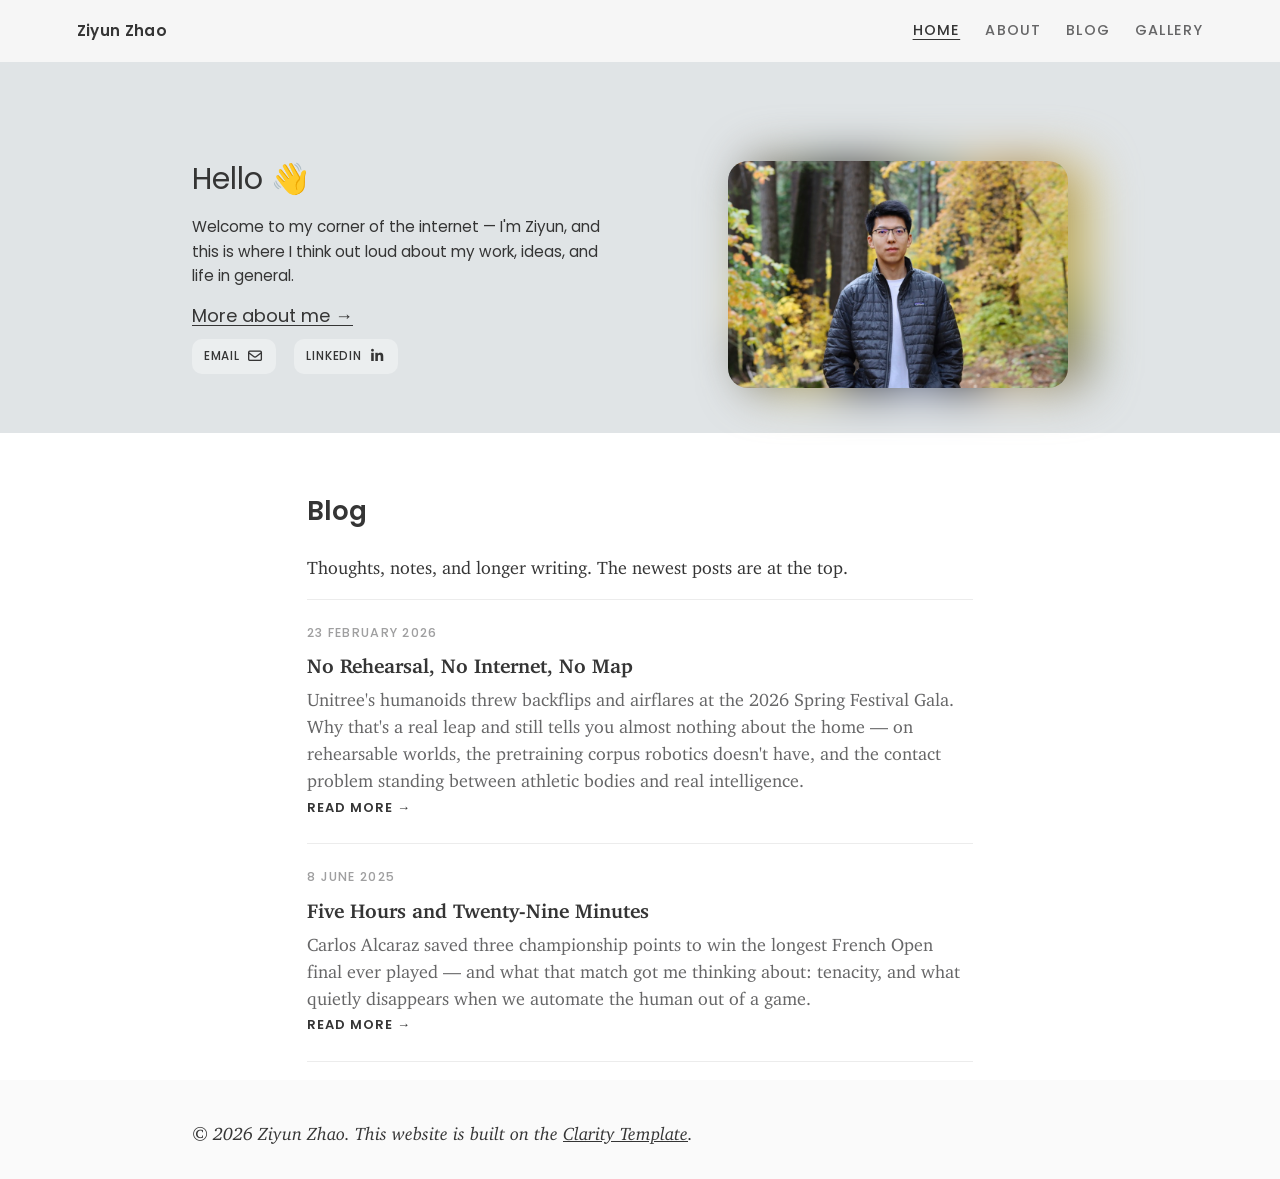
==== commit 90a4d3d9: "Add second blog post: No Rehearsal, No Internet, No Map Co-Authored-By: Claude Opus 4.8 <noreply@ant" ====
--- a/index.html
+++ b/index.html
@@ -75,6 +75,17 @@
               2. Duplicate one <a class="post-card"> block below, newest at the TOP,
                  and update the href, date, title, and summary.
             -->
+            <a class="post-card" href="blog/no-rehearsal-no-internet-no-map.html">
+                <span class="post-date">23 February 2026</span>
+                <h2 class="post-title">No Rehearsal, No Internet, No Map</h2>
+                <p class="post-summary">
+                    Unitree's humanoids threw backflips and airflares at the 2026 Spring Festival
+                    Gala. Why that's a real leap and still tells you almost nothing about the home —
+                    on rehearsable worlds, the pretraining corpus robotics doesn't have, and the
+                    contact problem standing between athletic bodies and real intelligence.
+                </p>
+                <span class="read-more">Read more →</span>
+            </a>
             <a class="post-card" href="blog/five-hours-and-twenty-nine-minutes.html">
                 <span class="post-date">8 June 2025</span>
                 <h2 class="post-title">Five Hours and Twenty-Nine Minutes</h2>
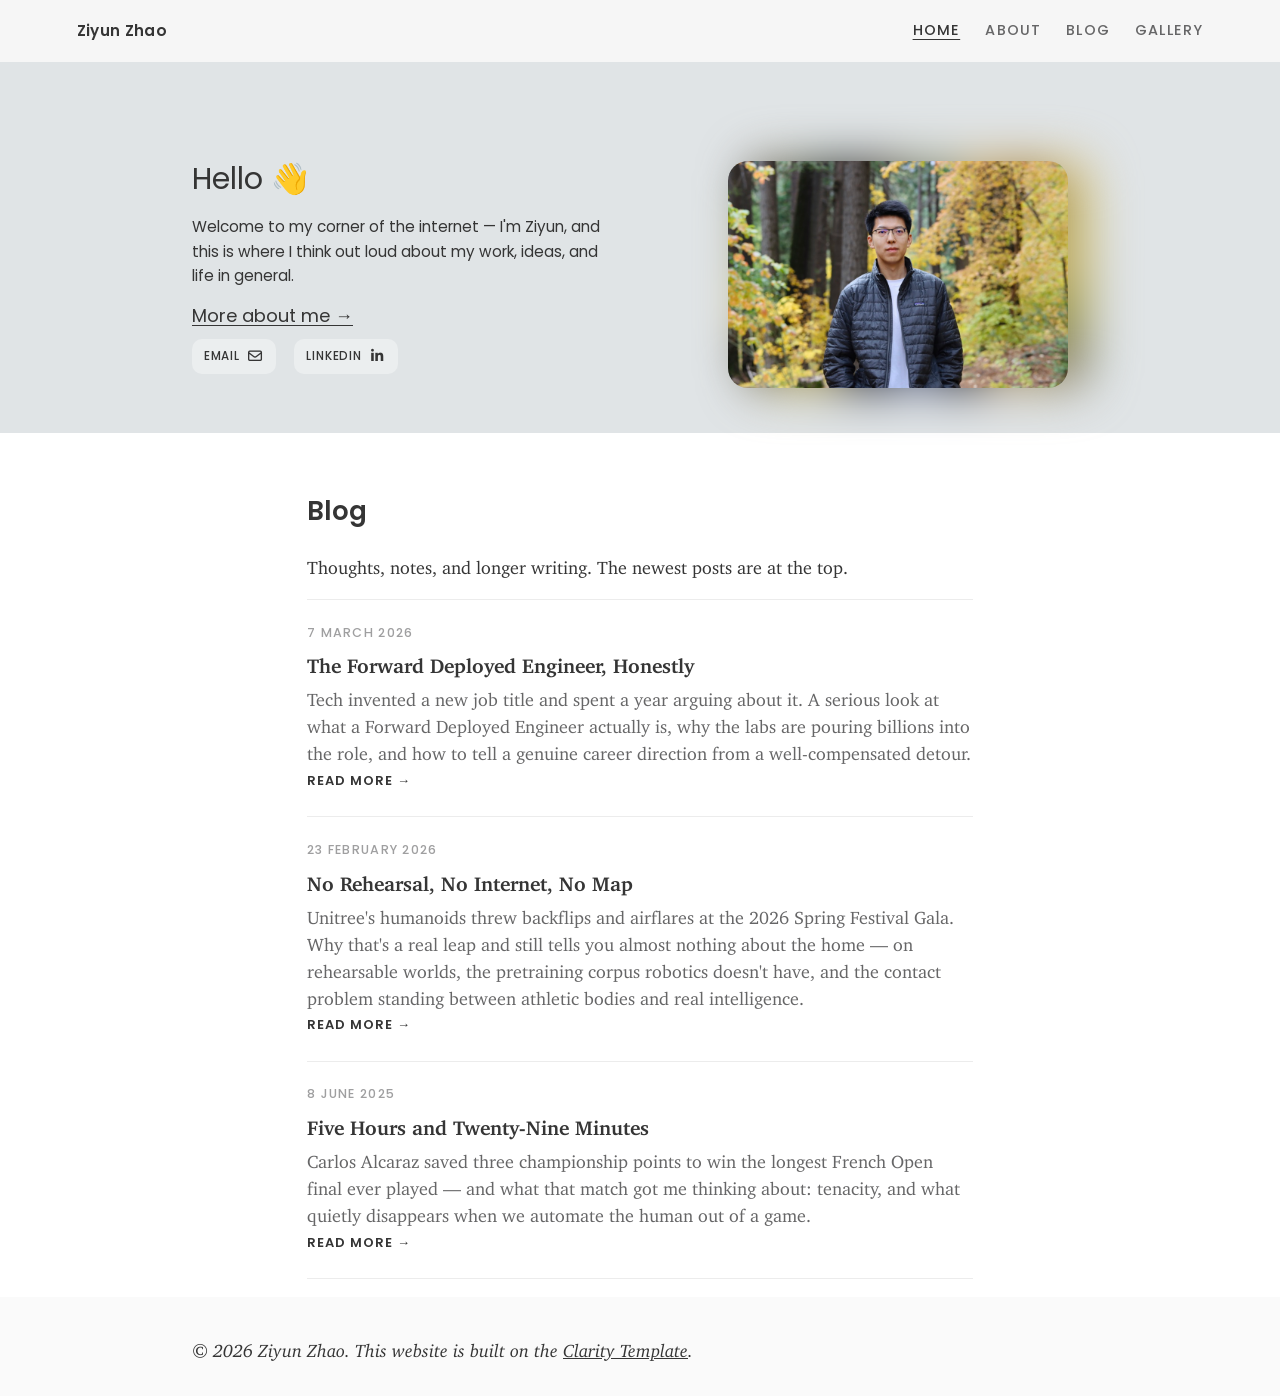
==== commit abbab055: "Add third blog post: The Forward Deployed Engineer, Honestly Co-Authored-By: Claude Opus 4.8 <norepl" ====
--- a/index.html
+++ b/index.html
@@ -5,13 +5,39 @@
     <meta http-equiv="X-UA-Compatible" content="IE=edge">
     <meta name="viewport" content="width=device-width, initial-scale=1.0">
     <title>Ziyun Zhao</title>
-    <meta name="description" content="Personal website and blog of Ziyun Zhao.">
+    <meta name="description" content="Personal website and blog of Ziyun Zhao — documenting my learning notes, thoughts and life outside work.">
     <meta name="referrer" content="no-referrer-when-downgrade">
     <meta name="robots" content="all">
+    <link rel="canonical" href="https://ziyun-z.github.io/">
     <meta content="en_EN" property="og:locale">
     <meta content="website" property="og:type">
     <meta content="Ziyun Zhao" property="og:title">
-    <meta content="Personal website and blog of Ziyun Zhao." property="og:description">
+    <meta content="Personal website and blog of Ziyun Zhao — documenting my learning notes, thoughts and life outside work." property="og:description">
+    <meta content="https://ziyun-z.github.io/" property="og:url">
+    <meta content="https://ziyun-z.github.io/assets/figures/profile.jpg" property="og:image">
+    <meta name="twitter:card" content="summary">
+
+    <script type="application/ld+json">
+    {
+        "@context": "https://schema.org",
+        "@type": "Person",
+        "name": "Ziyun Zhao",
+        "url": "https://ziyun-z.github.io/",
+        "image": "https://ziyun-z.github.io/assets/figures/profile.jpg",
+        "jobTitle": "ML Engineer",
+        "worksFor": {
+            "@type": "Organization",
+            "name": "Google DeepMind"
+        },
+        "alumniOf": {
+            "@type": "CollegeOrUniversity",
+            "name": "University of California, Berkeley"
+        },
+        "sameAs": [
+            "https://www.linkedin.com/in/ziyunzhao"
+        ]
+    }
+    </script>
 
     <link rel="stylesheet" type="text/css" media="all" href="assets/stylesheets/main_free.css" />
     <link rel="stylesheet" type="text/css" media="all" href="clarity/clarity.css" />
@@ -75,6 +101,17 @@
               2. Duplicate one <a class="post-card"> block below, newest at the TOP,
                  and update the href, date, title, and summary.
             -->
+            <a class="post-card" href="blog/the-forward-deployed-engineer-honestly.html">
+                <span class="post-date">7 March 2026</span>
+                <h2 class="post-title">The Forward Deployed Engineer, Honestly</h2>
+                <p class="post-summary">
+                    Tech invented a new job title and spent a year arguing about it. A serious look at
+                    what a Forward Deployed Engineer actually is, why the labs are pouring billions
+                    into the role, and how to tell a genuine career direction from a well-compensated
+                    detour.
+                </p>
+                <span class="read-more">Read more →</span>
+            </a>
             <a class="post-card" href="blog/no-rehearsal-no-internet-no-map.html">
                 <span class="post-date">23 February 2026</span>
                 <h2 class="post-title">No Rehearsal, No Internet, No Map</h2>
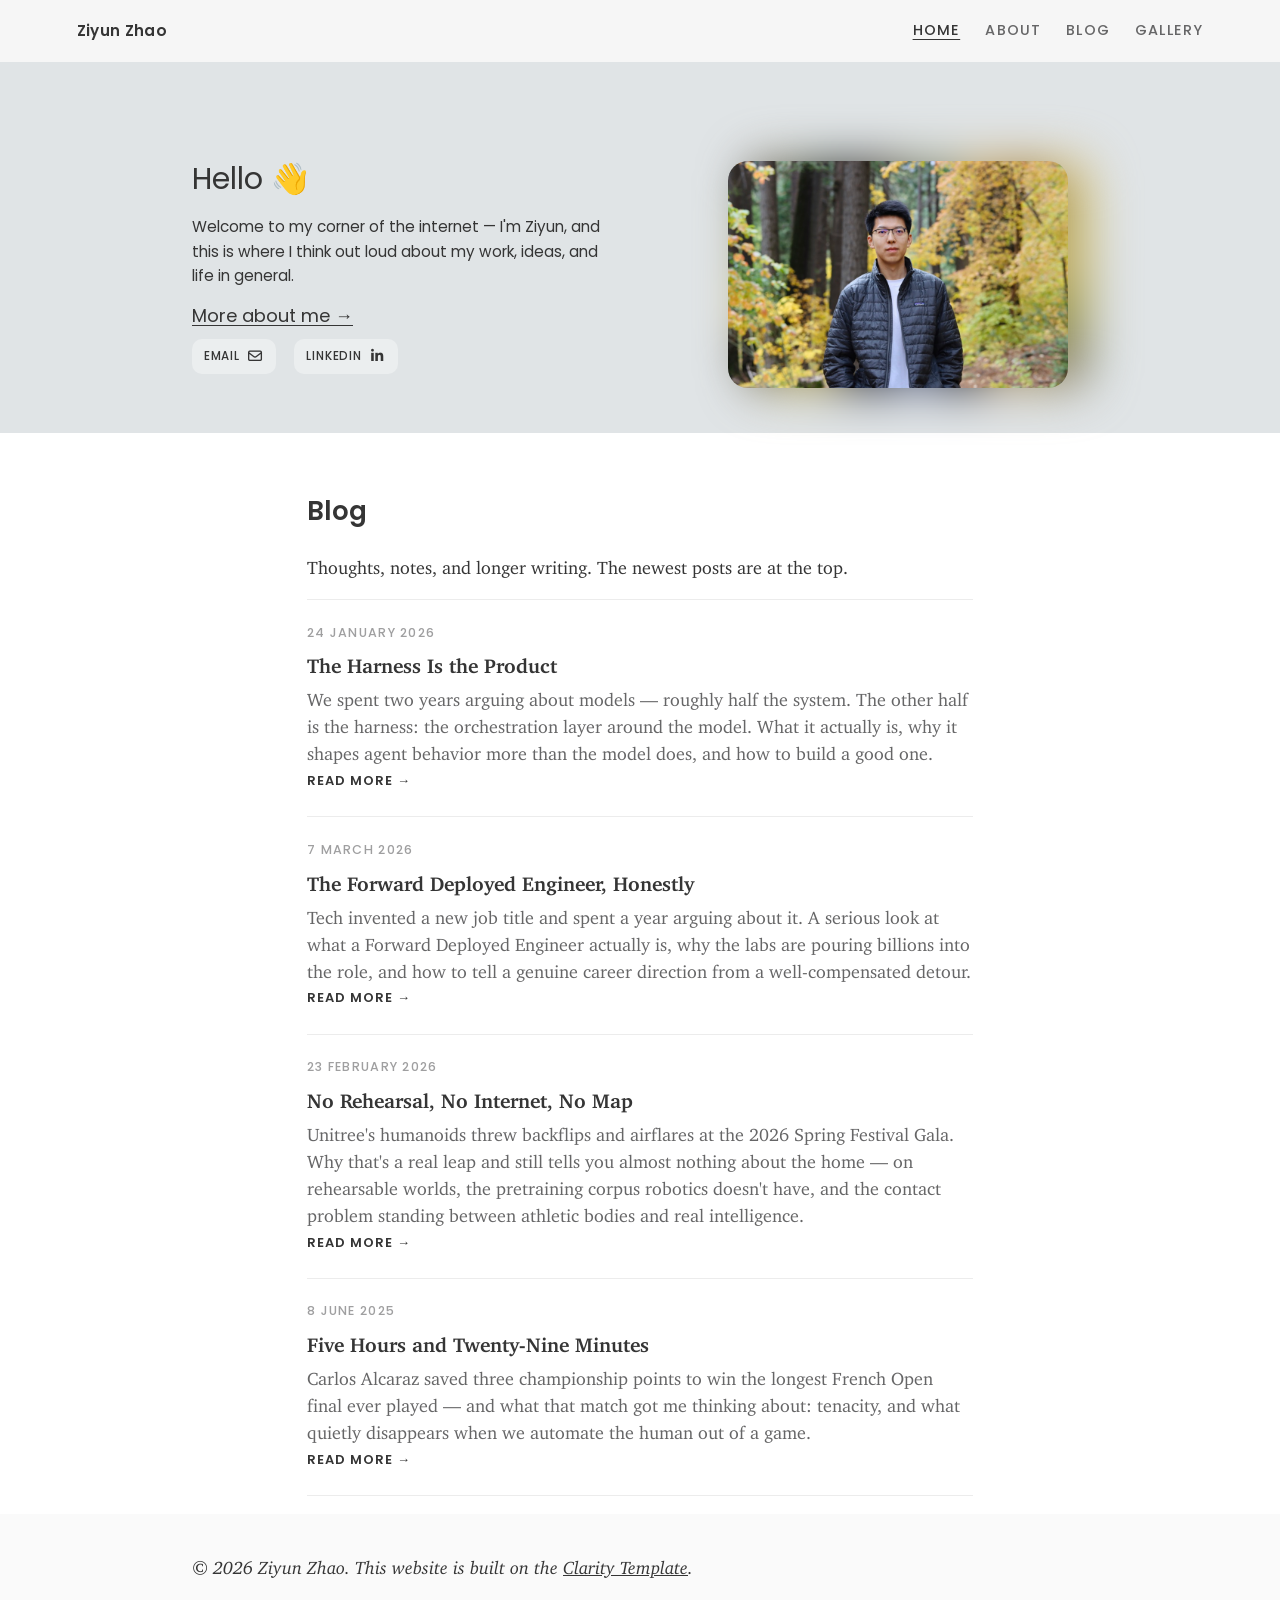
==== commit 89c05427: "Add fourth blog post: The Harness Is the Product Co-Authored-By: Claude Opus 4.8 <noreply@anthropic." ====
--- a/index.html
+++ b/index.html
@@ -101,6 +101,16 @@
               2. Duplicate one <a class="post-card"> block below, newest at the TOP,
                  and update the href, date, title, and summary.
             -->
+            <a class="post-card" href="blog/the-harness-is-the-product.html">
+                <span class="post-date">24 January 2026</span>
+                <h2 class="post-title">The Harness Is the Product</h2>
+                <p class="post-summary">
+                    We spent two years arguing about models — roughly half the system. The other half
+                    is the harness: the orchestration layer around the model. What it actually is, why
+                    it shapes agent behavior more than the model does, and how to build a good one.
+                </p>
+                <span class="read-more">Read more →</span>
+            </a>
             <a class="post-card" href="blog/the-forward-deployed-engineer-honestly.html">
                 <span class="post-date">7 March 2026</span>
                 <h2 class="post-title">The Forward Deployed Engineer, Honestly</h2>
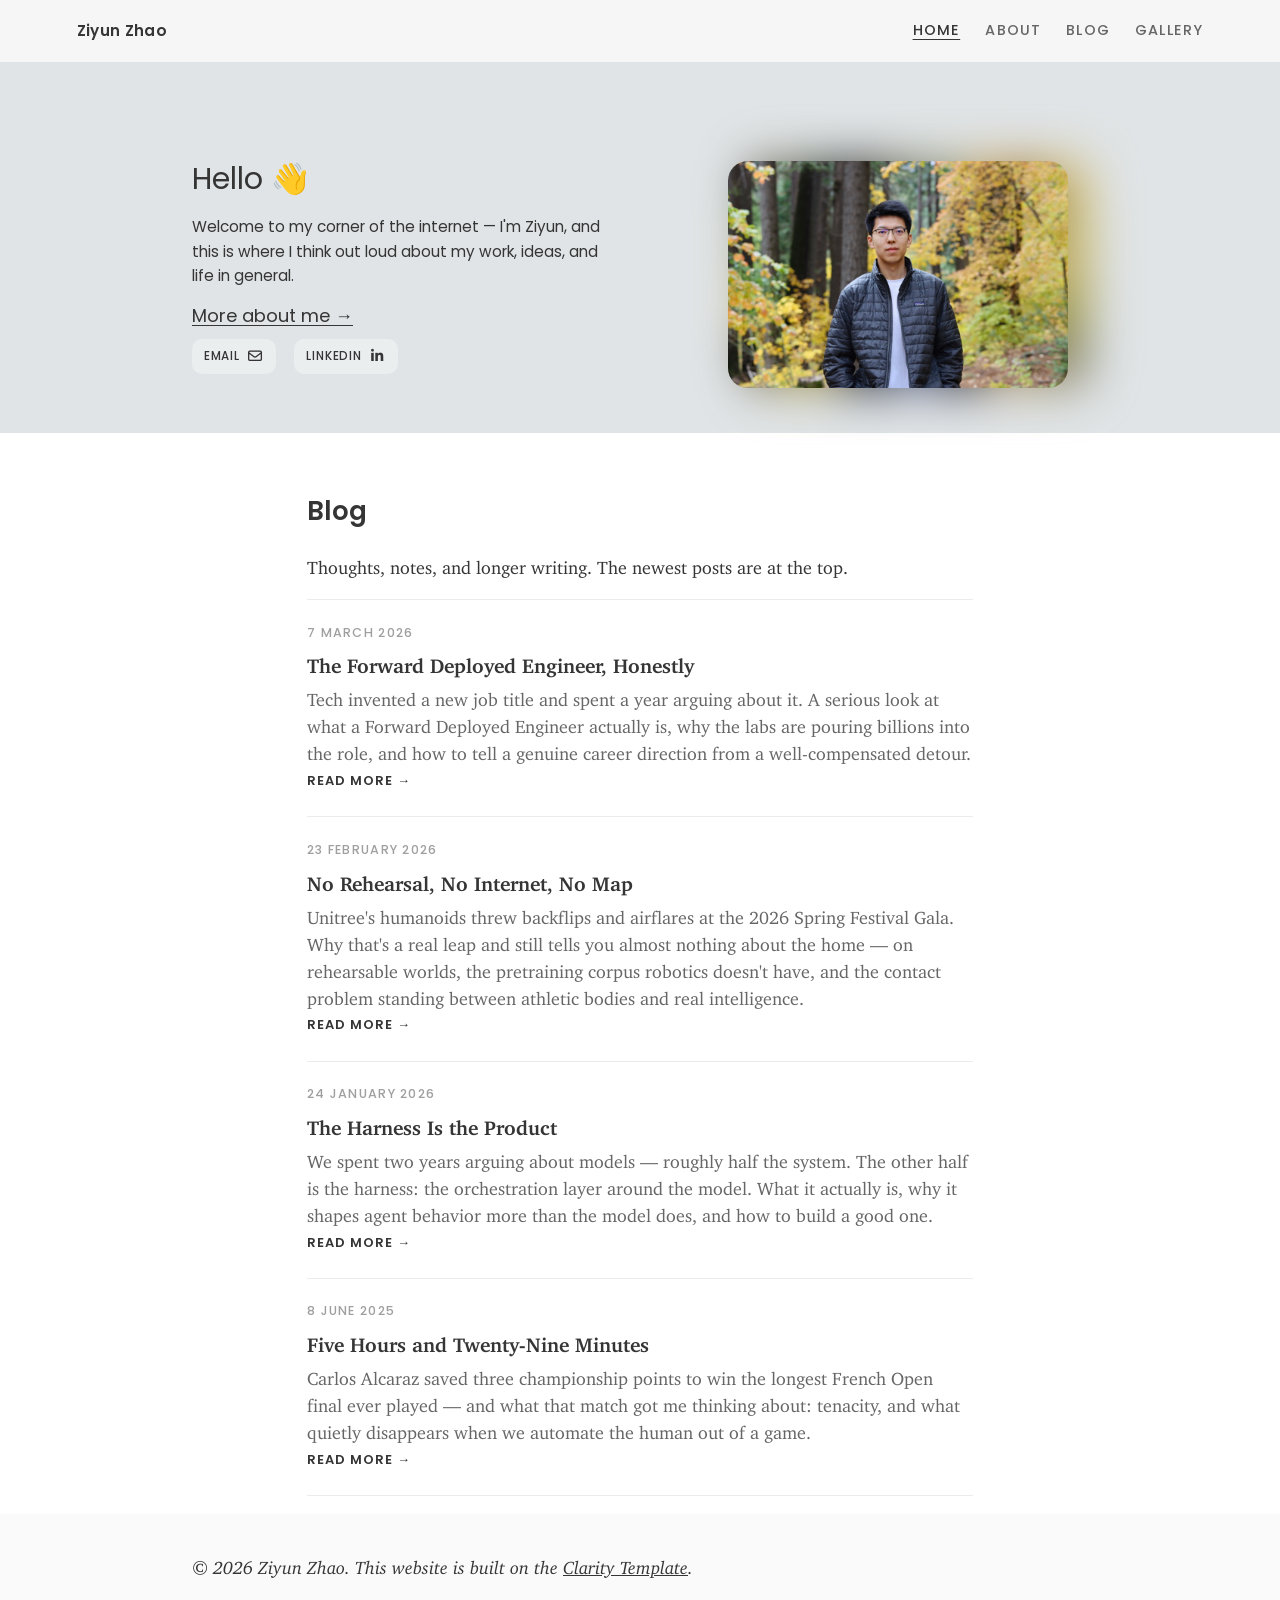
==== commit 4463c7b2: "Order homepage blog list by date, newest first Co-Authored-By: Claude Opus 4.8 <noreply@anthropic.co" ====
--- a/index.html
+++ b/index.html
@@ -101,16 +101,6 @@
               2. Duplicate one <a class="post-card"> block below, newest at the TOP,
                  and update the href, date, title, and summary.
             -->
-            <a class="post-card" href="blog/the-harness-is-the-product.html">
-                <span class="post-date">24 January 2026</span>
-                <h2 class="post-title">The Harness Is the Product</h2>
-                <p class="post-summary">
-                    We spent two years arguing about models — roughly half the system. The other half
-                    is the harness: the orchestration layer around the model. What it actually is, why
-                    it shapes agent behavior more than the model does, and how to build a good one.
-                </p>
-                <span class="read-more">Read more →</span>
-            </a>
             <a class="post-card" href="blog/the-forward-deployed-engineer-honestly.html">
                 <span class="post-date">7 March 2026</span>
                 <h2 class="post-title">The Forward Deployed Engineer, Honestly</h2>
@@ -130,6 +120,16 @@
                     Gala. Why that's a real leap and still tells you almost nothing about the home —
                     on rehearsable worlds, the pretraining corpus robotics doesn't have, and the
                     contact problem standing between athletic bodies and real intelligence.
+                </p>
+                <span class="read-more">Read more →</span>
+            </a>
+            <a class="post-card" href="blog/the-harness-is-the-product.html">
+                <span class="post-date">24 January 2026</span>
+                <h2 class="post-title">The Harness Is the Product</h2>
+                <p class="post-summary">
+                    We spent two years arguing about models — roughly half the system. The other half
+                    is the harness: the orchestration layer around the model. What it actually is, why
+                    it shapes agent behavior more than the model does, and how to build a good one.
                 </p>
                 <span class="read-more">Read more →</span>
             </a>
